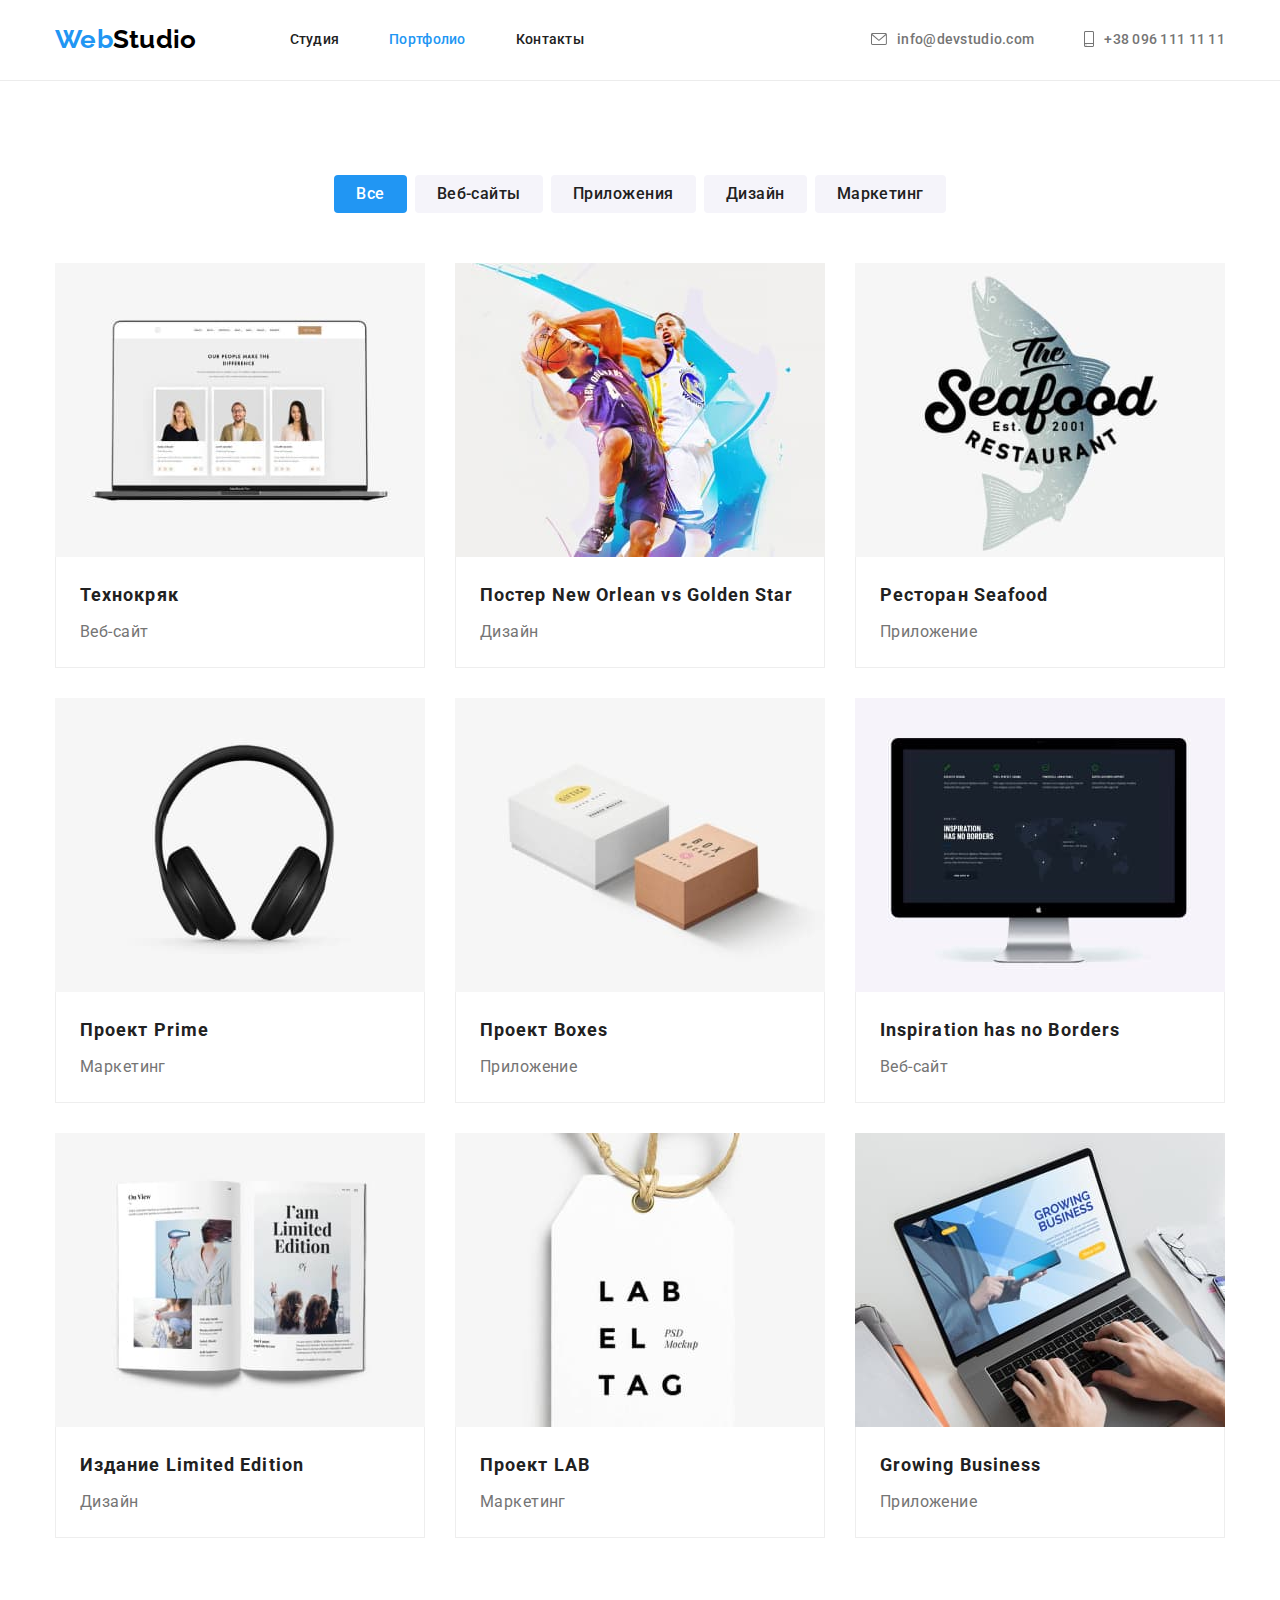
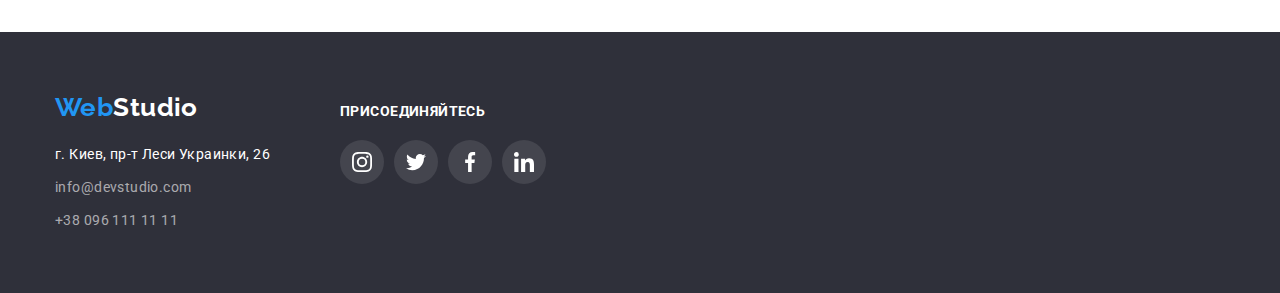
==== portfolio.html @ 22d50afe "Initial commit" ====
<!DOCTYPE html>
<html lang="ru">
  <head>
    <meta charset="UTF-8" />
    <meta http-equiv="X-UA-Compatible" content="IE=edge" />
    <meta name="viewport" content="width=device-width, initial-scale=1.0" />
    <title>Портфоліо</title>
    <link rel="preconnect" href="https://fonts.googleapis.com" />
    <link rel="preconnect" href="https://fonts.gstatic.com" crossorigin />
    <link
      href="https://fonts.googleapis.com/css2?family=Raleway:wght@700&family=Roboto:wght@400;500;700;900&display=swap"
      rel="stylesheet"
    />
    <link
      rel="stylesheet"
      href="https://cdnjs.cloudflare.com/ajax/libs/modern-normalize/1.1.0/modern-normalize.min.css"
    />
    <link rel="stylesheet" href="./css/styles.css" />
  </head>
  <body>
    <header class="header">
      <div class="header-container container">
        <nav class="header-nav">
          <a class="header-logo link" href="./index.html" lang="en">
            <span class="accent">Web</span>Studio
          </a>
          <ul class="header-nav-list list">
            <li class="header-nav-item">
              <a class="link" href="./index.html">Студия</a>
            </li>
            <li class="header-nav-item">
              <a class="link current" href="./portfolio.html">Портфолио</a>
            </li>
            <li class="header-nav-item">
              <a class="link" href="">Контакты</a>
            </li>
          </ul>
        </nav>
        <ul class="contact list">
          <li class="contact-item">
            <a class="contact-link link" href="mailto:info@devstudio.com">
              <svg class="contact-icon" width="16" height="12">
                <use href="./images/icons.svg#icon-envelope"></use>
              </svg>
              info@devstudio.com</a
            >
          </li>
          <li class="contact-item">
            <a class="contact-link link" href="tel:+380961111111">
              <svg class="contact-icon" width="10" height="16">
                <use href="./images/icons.svg#icon-smartphone"></use>
              </svg>
              +38 096 111 11 11</a
            >
          </li>
        </ul>
      </div>
    </header>
    <main>
      <!-- Portfolio -->
      <section class="portfolio section">
        <div class="container">
          <h1 class="visually-hidden">Portfolio</h1>
          <ul class="portfolio-filter list">
            <li class="portfolio-filter-item">
              <button class="portfolio-filter-btn current" type="button">Все</button>
            </li>
            <li class="portfolio-filter-item">
              <button class="portfolio-filter-btn" type="button">Веб-сайты</button>
            </li>
            <li class="portfolio-filter-item">
              <button class="portfolio-filter-btn" type="button">Приложения</button>
            </li>
            <li class="portfolio-filter-item">
              <button class="portfolio-filter-btn" type="button">Дизайн</button>
            </li>
            <li class="portfolio-filter-item">
              <button class="portfolio-filter-btn" type="button">Маркетинг</button>
            </li>
          </ul>
          <!-- Examples -->
          <ul class="examples card-set list">
            <li class="examples-item card-set-item">
              <a class="examples-link link" href="">
                <img src="./images/portfolio1.jpg" alt="" width="370" height="294" />
                <div class="examples-container">
                  <h2 class="examples-title">Технокряк</h2>
                  <p class="examples-text">Веб-сайт</p>
                </div>
              </a>
            </li>
            <li class="examples-item card-set-item">
              <a class="examples-link link" href="">
                <img src="./images/portfolio2.jpg" alt="" width="370" height="294" />
                <div class="examples-container">
                  <h2 class="examples-title">
                    Постер <span lang="en">New Orlean vs Golden Star</span>
                  </h2>
                  <p class="examples-text">Дизайн</p>
                </div>
              </a>
            </li>
            <li class="examples-item card-set-item">
              <a class="examples-link link" href="">
                <img src="./images/portfolio3.jpg" alt="" width="370" height="294" />
                <div class="examples-container">
                  <h2 class="examples-title">Ресторан <span lang="en">Seafood</span></h2>
                  <p class="examples-text">Приложение</p>
                </div>
              </a>
            </li>
            <li class="examples-item card-set-item">
              <a class="examples-link link" href="">
                <img src="./images/portfolio4.jpg" alt="" width="370" height="294" />
                <div class="examples-container">
                  <h2 class="examples-title">Проект <span lang="en"></span>Prime</h2>
                  <p class="examples-text">Маркетинг</p>
                </div>
              </a>
            </li>
            <li class="examples-item card-set-item">
              <a class="examples-link link" href="">
                <img src="./images/portfolio5.jpg" alt="" width="370" height="294" />
                <div class="examples-container">
                  <h2 class="examples-title">Проект <span lang="en">Boxes</span></h2>
                  <p class="examples-text">Приложение</p>
                </div>
              </a>
            </li>
            <li class="examples-item card-set-item">
              <a class="examples-link link" href="">
                <img src="./images/portfolio6.jpg" alt="" width="370" height="294" />
                <div class="examples-container">
                  <h2 class="examples-title"><span lang="en">Inspiration has no Borders</span></h2>
                  <p class="examples-text">Веб-сайт</p>
                </div>
              </a>
            </li>
            <li class="examples-item card-set-item">
              <a class="examples-link link" href="">
                <img src="./images/portfolio7.jpg" alt="" width="370" height="294" />
                <div class="examples-container">
                  <h2 class="examples-title">Издание <span lang="en">Limited Edition</span></h2>
                  <p class="examples-text">Дизайн</p>
                </div>
              </a>
            </li>
            <li class="examples-item card-set-item">
              <a class="examples-link link" href="">
                <img src="./images/portfolio8.jpg" alt="" width="370" height="294" />
                <div class="examples-container">
                  <h2 class="examples-title">Проект <span lang="en">LAB</span></h2>
                  <p class="examples-text">Маркетинг</p>
                </div>
              </a>
            </li>
            <li class="examples-item card-set-item">
              <a class="examples-link link" href="">
                <img src="./images/portfolio9.jpg" alt="" width="370" height="294" />
                <div class="examples-container">
                  <h2 class="examples-title"><span lang="en">Growing Business</span></h2>
                  <p class="examples-text">Приложение</p>
                </div>
              </a>
            </li>
          </ul>
        </div>
      </section>
    </main>
    <footer class="footer-section">
      <div class="footer container">
        <div class="footer-contact-container">
          <a class="footer-logo link" href="./index.html" lang="en"
            ><span class="accent">Web</span>Studio</a
          >
          <address class="footer-contact">
            <ul class="footer-contact-list list">
              <li class="footer-contact-item">
                <a
                  class="adress link"
                  href="https://goo.gl/maps/uBSWTAJxnbtAAQ7v7"
                  target="_blank"
                  rel="noreferrer noopener nofollow"
                  >г. Киев, пр-т Леси Украинки, 26</a
                >
              </li>
              <li class="footer-contact-item">
                <a class="footer-contact-link link" href="mailto:info@devstudio.com"
                  >info@devstudio.com</a
                >
              </li>
              <li class="footer-contact-item">
                <a class="footer-contact-link link" href="tel:+380961111111">+38 096 111 11 11</a>
              </li>
            </ul>
          </address>
        </div>
        <div class="footer-social-container">
          <p class="footer-social-title">присоединяйтесь</p>
          <ul class="footer-social-list list">
            <li class="footer-social-item">
              <a href="" class="footer-social-link link" aria-label="Instagram">
                <svg class="footer-social-icon" width="20" height="20">
                  <use href="./images/icons.svg#icon-instagram"></use>
                </svg>
              </a>
            </li>
            <li class="footer-social-item">
              <a href="" class="footer-social-link link" aria-label="Twitter">
                <svg class="footer-social-icon" width="20" height="20">
                  <use href="./images/icons.svg#icon-twitter"></use>
                </svg>
              </a>
            </li>
            <li class="footer-social-item">
              <a href="" class="footer-social-link link" aria-label="Facebook">
                <svg class="footer-social-icon" width="20" height="20">
                  <use href="./images/icons.svg#icon-facebook"></use>
                </svg>
              </a>
            </li>
            <li class="footer-social-item">
              <a href="" class="footer-social-link link" aria-label="LinkedIn">
                <svg class="footer-social-icon" width="20" height="20">
                  <use href="./images/icons.svg#icon-linkedin"></use>
                </svg>
              </a>
            </li>
          </ul>
        </div>
      </div>
    </footer>
  </body>
</html>
---- css/styles.css ----
/* 
  основной цвет текста #757575
  вторичный цвет текста/заголовки #212121
  акцент #2196F3
  цвет логотип #000000
  цвет футер/адрес физический/h1/button #ffffff
  цвет фона dark #2F303A
  цвет фона section #F5F4FA
  цвет мейл+телефон футер rgba(255, 255, 255, 0.6);
*/
/* 
  шрифт логотипа Raleway 700
  основной шрифт Roboto 400(вторичный текст) 500/ 700/ 900(h1)
*/
:root {
  --primary-text-color: #757575;
  --primary-logo-color: #000000;
  --primary-white-color: #ffffff;
  --title-text-color: #212121;
  --accent-color: #2196f3;
  --background-color-footer: #2f303a;
  --background-color-secondary: #f5f4fa;
  --background-color-hero: rgba(47, 48, 58, 0.4);
  --color-text-footer: rgba(255, 255, 255, 0.6);
  --background-footer-social-color: rgba(255, 255, 255, 0.1);
  --btn-hover-color: #188ce8;
  --border-bottom-header-color: #ececec;
  --border-portf-color: #eeeeee;
  --icon-main-color: #afb1b8;
  --items: 3;
  --indent: 30px;
}

h1,
h2,
h3,
p,
ul {
  margin: 0;
  padding: 0;
}

img {
  display: block;
  max-width: 100%;
  height: auto;
}

body {
  color: var(--primary-text-color);
  background-color: var(--primary-white-color);
  font-family: 'Roboto', sans-serif;
  font-size: 14px;
  letter-spacing: 0.03em;
}

.list {
  padding: 0;
  margin: 0;
  list-style: none;
}

.link {
  text-decoration: none;
}

.container {
  width: 1200px;
  margin-left: auto;
  margin-right: auto;
  padding-left: 15px;
  padding-right: 15px;

  /* outline: 2px solid tomato; */
}

.visually-hidden {
  position: absolute;
  width: 1px;
  height: 1px;
  margin: -1px;
  border: 0;
  padding: 0;
  white-space: nowrap;
  clip-path: inset(100%);
  clip: rect(0 0 0 0);
  overflow: hidden;
}

.section {
  padding-top: 94px;
  padding-bottom: 94px;
}

/**
  |============================
  | сітка із застосуванням flex-box
  |============================
*/
.card-set {
  display: flex;
  flex-wrap: wrap;
  margin: calc(-1 * var(--indent) / 2);
}

.card-set-item {
  flex-basis: calc((100% - var(--indent) * var(--items)) / var(--items));
  margin: calc(var(--indent) / 2);
}

/* HEADER */
.header {
  display: flex;
  align-items: center;
  padding-top: 24px;
  padding-bottom: 25px;
  border-bottom: 1px solid var(--border-bottom-header-color);
}

.header-container {
  display: flex;
  align-items: center;
}

.header-nav {
  display: flex;
  font-weight: 500;
  letter-spacing: 0.02em;
}

.header-logo {
  margin-right: 93px;
  font-family: 'Raleway', sans-serif;
  font-weight: 700;
  font-size: 26px;
  line-height: 1.19;
  color: var(--primary-logo-color);
}

.header-logo .accent {
  color: var(--accent-color);
}

.header-nav-list {
  display: flex;
  align-items: center;
}
.header-nav-list .link {
  color: var(--title-text-color);
}

.header-nav-list .link:hover,
.header-nav-list .link:focus {
  color: var(--accent-color);
}

.header-nav-list .link.current {
  color: var(--accent-color);
}

.header-nav-item:not(:last-child) {
  margin-right: 50px;
}

.contact {
  display: flex;
  margin-left: auto;
}

.contact-item:not(:last-child) {
  margin-right: 50px;
}

.contact-link {
  display: flex;
  align-items: center;
  font-weight: 500;
  letter-spacing: 0.02em;
  color: var(--primary-text-color);
}

.contact-link:hover,
.contact-link:focus {
  color: var(--accent-color);
}

.contact-icon {
  fill: currentColor;
  margin-right: 10px;
}

/* HERO */
.hero {
  max-width: 1600px;
  height: 600px;
  margin-left: auto;
  margin-right: auto;
  padding: 200px 0;
  text-align: center;
  background-color: var(--background-color-footer);
  color: var(--primary-white-color);
  background-image: linear-gradient(rgba(47, 48, 58, 0.4), rgba(47, 48, 58, 0.4)),
    url('../images/hero-img.jpg');
  background-size: cover;
  background-repeat: no-repeat;
  background-position: center;
}

.hero-title {
  margin: 0 auto;
  margin-bottom: 30px;
  width: 696px;
  font-weight: 900;
  font-size: 44px;
  line-height: 1.36;
  letter-spacing: 0.06em;
  text-transform: uppercase;
}

.hero-button {
  display: inline-block;
  margin: 0 auto;
  padding: 10px 32px;
  align-items: center;
  font-family: 'Roboto';
  font-weight: 700;
  font-size: 16px;
  line-height: 1.88;
  text-align: center;
  letter-spacing: 0.06em;
  color: var(--primary-white-color);
  background-color: var(--accent-color);
  box-shadow: 0px 4px 4px rgba(0, 0, 0, 0.15);
  border: none;
  border-radius: 4px;
  cursor: pointer;
}

.hero-button:hover,
.hero-button:focus {
  background-color: var(--btn-hover-color);
}

/* FEATURES */
.features.section {
  padding-bottom: 0;
}

.features-list {
  --items: 4;
}

.features-list-item {
  display: block;
  flex-basis: 270px;
}

.features-list-container {
  height: 120px;
  margin-bottom: 30px;
  padding: 25px 100px;
  background-color: var(--background-color-secondary);
  border-radius: 4px;
}

.features-list-title {
  margin-bottom: 10px;
  font-weight: 700;
  font-size: 14px;
  line-height: 1.14;
  text-transform: uppercase;
  color: var(--title-text-color);
}

.features-list-text {
  line-height: 1.71;
}

/* WORKS */
.works-title {
  margin-bottom: 50px;
  font-weight: 700;
  font-size: 36px;
  line-height: 1.17;
  text-align: center;
  color: var(--title-text-color);
}

.works-list {
  display: flex;
}

.works-list-item:not(:last-child) {
  margin-right: 30px;
}

/* TEAM */
.team {
  background-color: var(--background-color-secondary);
}

.team-title {
  margin-bottom: 50px;
  font-weight: 700;
  font-size: 36px;
  line-height: 1.17;
  text-align: center;
  color: var(--title-text-color);
}

.team-list-item {
  --items: 4;

  background-color: var(--primary-white-color);
  box-shadow: 0px 1px 3px rgba(0, 0, 0, 0.12), 0px 1px 1px rgba(0, 0, 0, 0.14),
    0px 2px 1px rgba(0, 0, 0, 0.2);
  border-radius: 0px 0px 4px 4px;
}

.team-list-title {
  margin-bottom: 10px;
  color: var(--title-text-color);
  font-weight: 500;
}

.team-list-title,
.team-list-text {
  font-size: 16px;
  line-height: 1.19;
  text-align: center;
}

.team-list-text {
  margin-bottom: 16px;
}
.team-list-block {
  padding-top: 30px;
  padding-bottom: 30px;
}

/* Social links */
.social-container {
  margin-top: 16px;
}

.social-list {
  display: flex;
  align-items: center;
  justify-content: center;
}

.social-item:not(:last-child) {
  margin-right: 10px;
}

.social-link {
  display: flex;
  justify-content: center;
  align-items: center;
  width: 44px;
  height: 44px;
  color: var(--icon-main-color);
  border-radius: 50%;
}

.social-link:hover {
  background-color: var(--accent-color);
  color: var(--primary-white-color);
}

.social-icon {
  fill: currentColor;
}

/* CLIENTS */

.clients-title {
  margin-bottom: 50px;
  font-weight: 700;
  font-size: 36px;
  line-height: 1.17;
  text-align: center;
  color: var(--title-text-color);
}

.clients-item {
  --items: 6;
}

.clients-link {
  display: flex;
  align-items: center;
  justify-content: center;
  height: 92px;
  color: var(--icon-main-color);
  border: 1px solid var(--icon-main-color);
  border-radius: 4px;
}

.clients-link:hover {
  border-color: var(--accent-color);
  color: var(--accent-color);
}

.clients-icon {
  fill: currentColor;
}

/* FOOTER */
.footer-section {
  padding: 60px 0;
  background-color: var(--background-color-footer);
}
.footer {
  display: flex;
  align-items: baseline;
}

.footer-logo {
  display: inline-block;
  margin-bottom: 20px;
  font-family: 'Raleway', sans-serif;
  font-weight: 700;
  font-size: 26px;
  line-height: 1.19;
  color: var(--primary-white-color);
}

.footer-logo .accent {
  color: var(--accent-color);
}

.footer-contact-list {
  display: inline-block;
  padding-left: 0;
}

.footer-contact-item {
  margin-bottom: 9px;
}

.footer-contact-item:last-child {
  margin-bottom: 0;
}

.adress {
  color: var(--primary-white-color);
  line-height: 1.71;
  font-style: normal;
}

.adress:hover,
.adress:focus {
  color: var(--accent-color);
}

.footer-contact-link {
  color: var(--color-text-footer);
  line-height: 1.71;
  font-style: normal;
}

.footer-contact-link:hover,
.footer-contact-link:focus {
  color: var(--accent-color);
}

.footer-social-title {
  margin-bottom: 20px;
  font-weight: 700;
  line-height: 1.14;
  text-transform: uppercase;
  color: var(--primary-white-color);
}

.footer-contact-container {
  margin-right: 70px;
}

.footer-social-list {
  display: flex;
  justify-content: center;
}

.footer-social-item {
  background-color: var(--background-footer-social-color);
  border-radius: 50%;
}

.footer-social-item:not(:last-child) {
  margin-right: 10px;
}

.footer-social-link {
  display: flex;
  justify-content: center;
  align-items: center;
  width: 44px;
  height: 44px;
  color: var(--primary-white-color);
}

.footer-social-link:hover,
.footer-social-link:focus {
  background-color: var(--accent-color);
  border-radius: 50%;
}

.footer-social-icon {
  fill: currentColor;
}

/*---- Portfolio ----*/
/* Buttons */
.portfolio-filter {
  display: flex;
  justify-content: center;
  margin-bottom: 50px;
}

.portfolio-filter-btn {
  padding: 6px 22px;
  font-family: inherit;
  font-weight: 500;
  font-size: 16px;
  line-height: 1.62;
  letter-spacing: 0.03em;
  color: var(--title-text-color);
  background-color: var(--background-color-secondary);
  border: none;
  border-radius: 4px;
  cursor: pointer;
}

.portfolio-filter-item:not(:last-child) {
  margin-right: 8px;
}

.portfolio-filter .portfolio-filter-btn.current {
  color: var(--primary-white-color);
  background-color: var(--accent-color);
}

.portfolio-filter-btn:hover,
.portfolio-filter-btn:focus {
  color: var(--primary-white-color);
  background-color: var(--accent-color);
  box-shadow: 0px 3px 1px rgba(0, 0, 0, 0.1), 0px 1px 2px rgba(0, 0, 0, 0.08),
    0px 2px 2px rgba(0, 0, 0, 0.12);
}

/* Examples */

.examples-link {
  display: block;
}

.examples-link:hover,
.examples-link:focus {
  box-shadow: 0px 1px 1px rgba(0, 0, 0, 0.12), 0px 4px 4px rgba(0, 0, 0, 0.06),
    1px 4px 6px rgba(0, 0, 0, 0.16);
}

.examples-container {
  display: block;
  padding: 20px 24px;
  border: 1px solid var(--border-portf-color);
  border-top: none;
}

.examples-title {
  margin-bottom: 4px;
  font-weight: 700;
  font-size: 18px;
  line-height: 2;
  letter-spacing: 0.06em;
  color: var(--title-text-color);
}

.examples-text {
  font-size: 16px;
  line-height: 1.88;
  color: var(--primary-text-color);
}
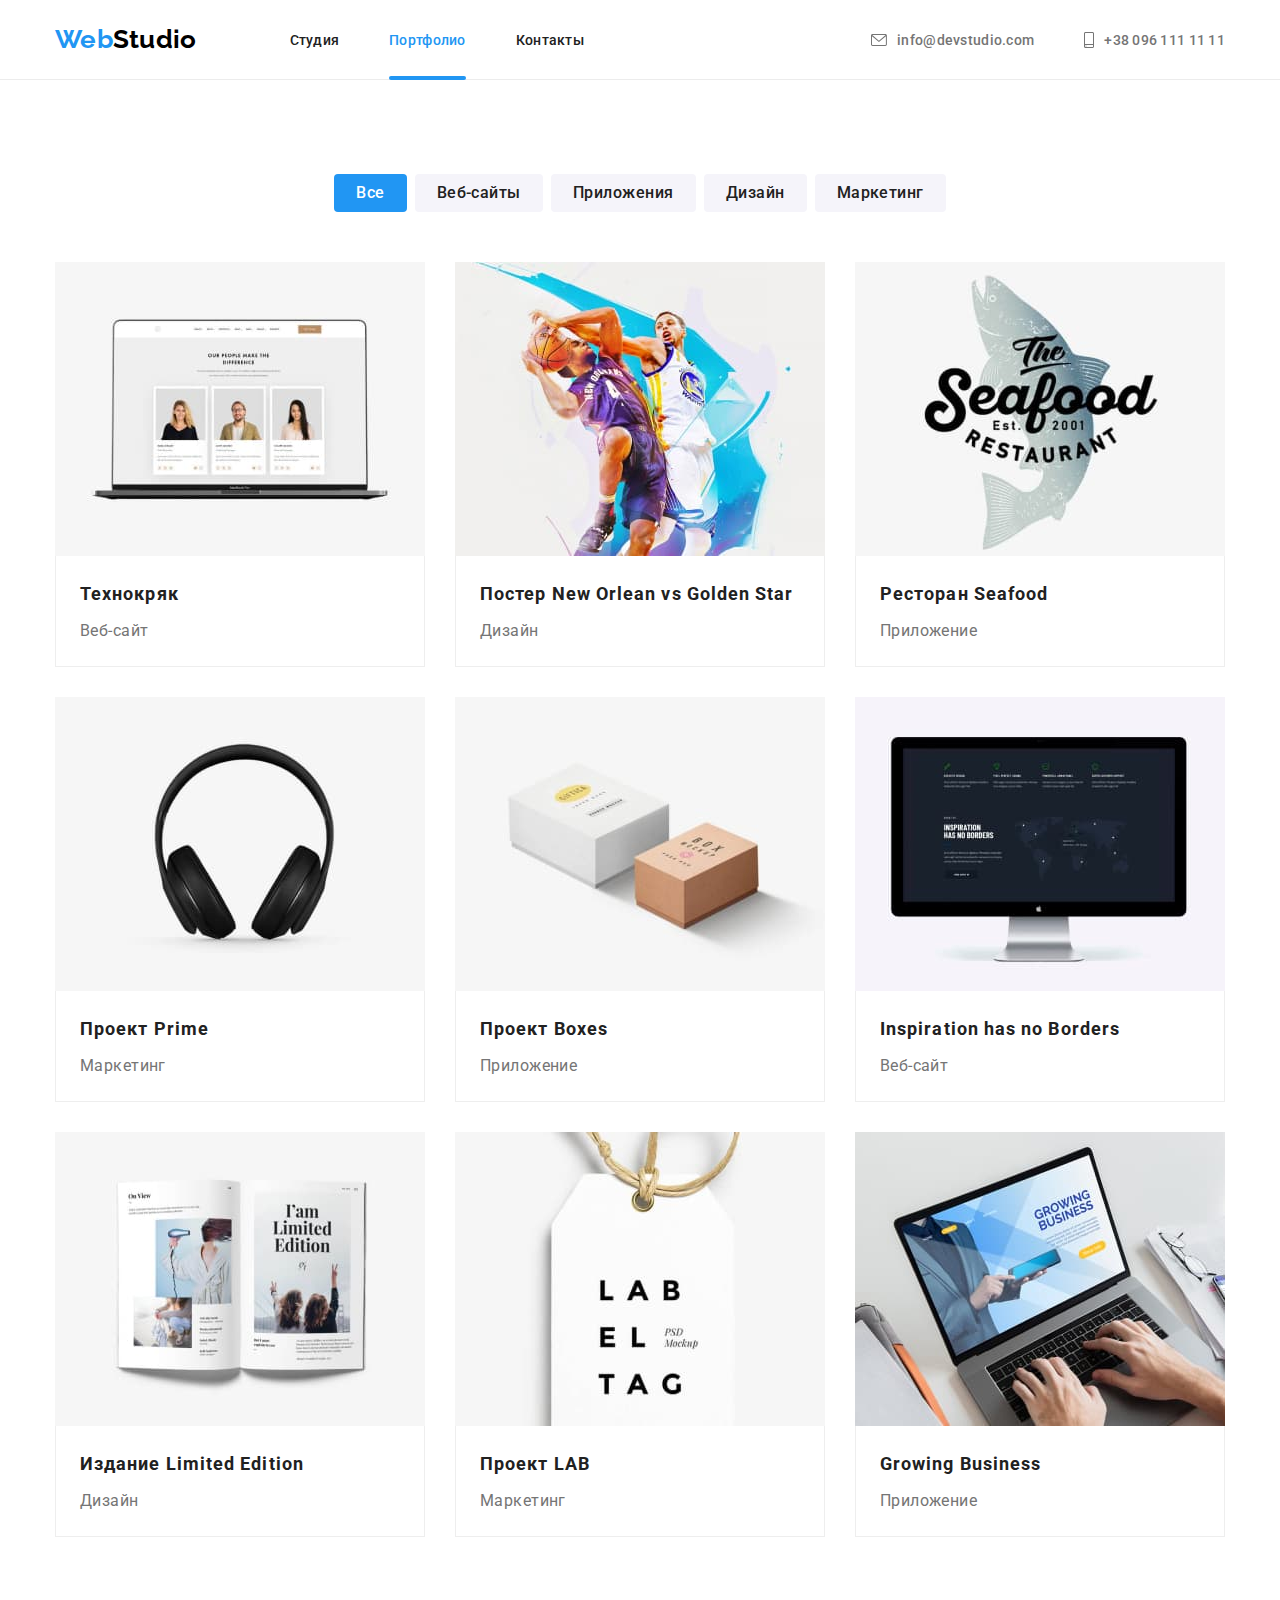
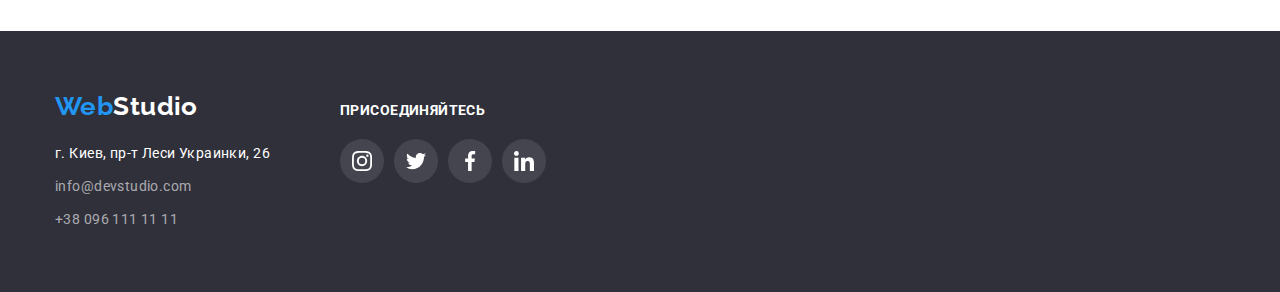
==== commit 3eeff6ed: "upd28/06" ====
--- a/portfolio.html
+++ b/portfolio.html
@@ -26,13 +26,13 @@
           </a>
           <ul class="header-nav-list list">
             <li class="header-nav-item">
-              <a class="link" href="./index.html">Студия</a>
+              <a class="header-nav-link link" href="./index.html">Студия</a>
             </li>
             <li class="header-nav-item">
-              <a class="link current" href="./portfolio.html">Портфолио</a>
+              <a class="header-nav-link link current" href="./portfolio.html">Портфолио</a>
             </li>
             <li class="header-nav-item">
-              <a class="link" href="">Контакты</a>
+              <a class="header-nav-link link" href="">Контакты</a>
             </li>
           </ul>
         </nav>
--- a/css/styles.css
+++ b/css/styles.css
@@ -21,6 +21,7 @@
   --background-color-footer: #2f303a;
   --background-color-secondary: #f5f4fa;
   --background-color-hero: rgba(47, 48, 58, 0.4);
+  --background-modal: rgba(0, 0, 0, 0.2);
   --color-text-footer: rgba(255, 255, 255, 0.6);
   --background-footer-social-color: rgba(255, 255, 255, 0.1);
   --btn-hover-color: #188ce8;
@@ -112,8 +113,6 @@
 .header {
   display: flex;
   align-items: center;
-  padding-top: 24px;
-  padding-bottom: 25px;
   border-bottom: 1px solid var(--border-bottom-header-color);
 }
 
@@ -129,6 +128,8 @@
 }
 
 .header-logo {
+  display: flex;
+  align-items: center;
   margin-right: 93px;
   font-family: 'Raleway', sans-serif;
   font-weight: 700;
@@ -145,21 +146,42 @@
   display: flex;
   align-items: center;
 }
-.header-nav-list .link {
-  color: var(--title-text-color);
-}
-
-.header-nav-list .link:hover,
-.header-nav-list .link:focus {
-  color: var(--accent-color);
-}
-
-.header-nav-list .link.current {
+.header-nav-list .header-nav-link {
+  color: var(--title-text-color);
+}
+
+.header-nav-list .header-nav-link:hover,
+.header-nav-list .header-nav-link:focus {
+  color: var(--accent-color);
+}
+
+.header-nav-list .header-nav-link.current {
   color: var(--accent-color);
 }
 
 .header-nav-item:not(:last-child) {
   margin-right: 50px;
+}
+
+.header-nav-item {
+  position: relative;
+}
+.header-nav-link {
+  display: flex;
+  align-items: center;
+  padding: 32px 0 31px 0;
+  /* transition: color 250ms; */
+}
+
+.header-nav-link.current::after {
+  position: absolute;
+  content: '';
+  bottom: -1px;
+  left: 0;
+  width: 100%;
+  height: 4px;
+  background-color: var(--accent-color);
+  border-radius: 2px;
 }
 
 .contact {
@@ -241,6 +263,54 @@
   background-color: var(--btn-hover-color);
 }
 
+/* MODAL WINDOW */
+.backdrop {
+  position: fixed;
+  top: 0;
+  left: 0;
+  width: 100%;
+  height: 100%;
+  background-color: var(--background-modal);
+  opacity: 1;
+}
+
+.backdrop.is-hidden {
+  opacity: 0;
+  pointer-events: none;
+}
+
+.modal {
+  position: absolute;
+  top: 50%;
+  left: 50%;
+  transform: translate(-50%, -50%);
+  width: 528px;
+  height: 581px;
+  background-color: var(--primary-white-color);
+  box-shadow: 0px 1px 3px rgba(0, 0, 0, 0.12), 0px 1px 1px rgba(0, 0, 0, 0.14),
+    0px 2px 1px rgba(0, 0, 0, 0.2);
+  border-radius: 4px;
+}
+
+.close-btn {
+  position: absolute;
+  top: 8px;
+  right: 8px;
+  display: flex;
+  width: 30px;
+  height: 30px;
+  justify-content: center;
+  align-items: center;
+  /* background-color: var(--primary-white-color); */
+  border: 1px solid rgba(0, 0, 0, 0.1);
+  border-radius: 50%;
+}
+
+.close-btn-icon {
+  background-color: var(--primary-white-color);
+  color: var(--primary-logo-color);
+}
+
 /* FEATURES */
 .features.section {
   padding-bottom: 0;
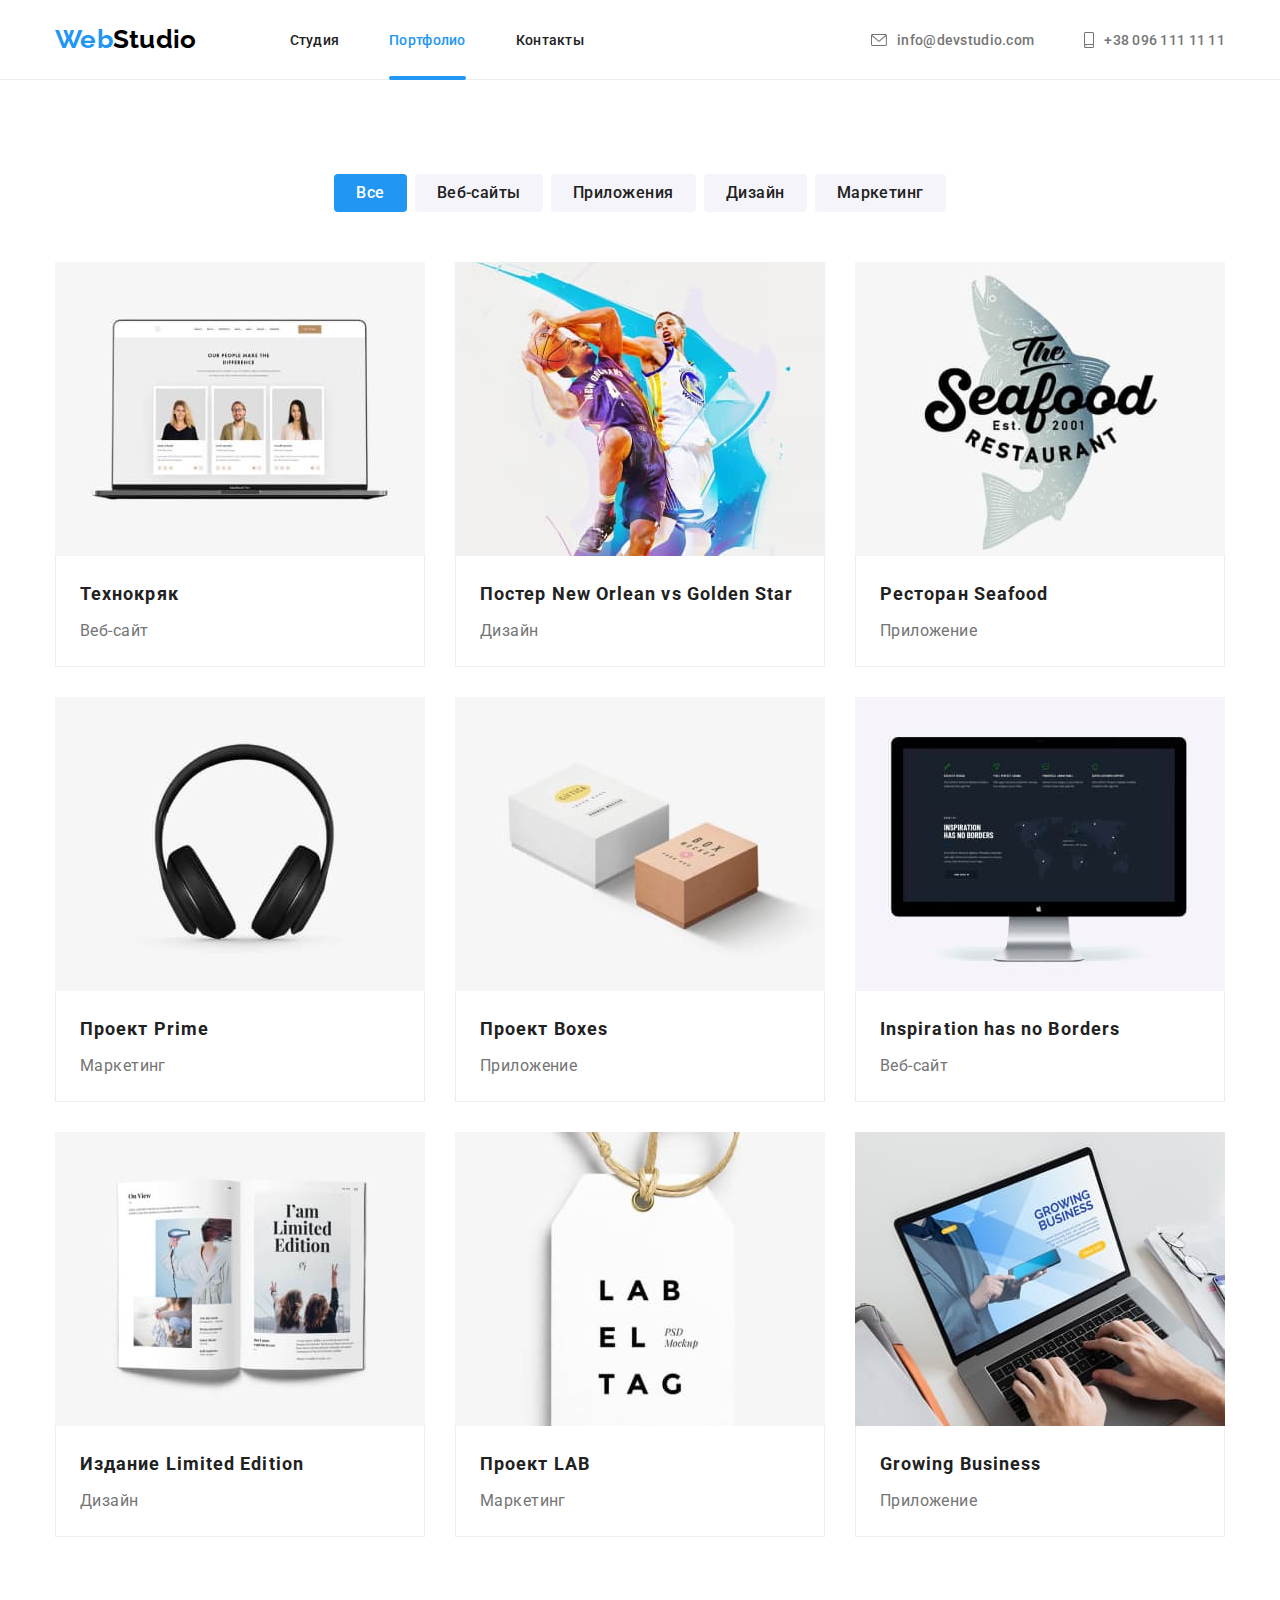
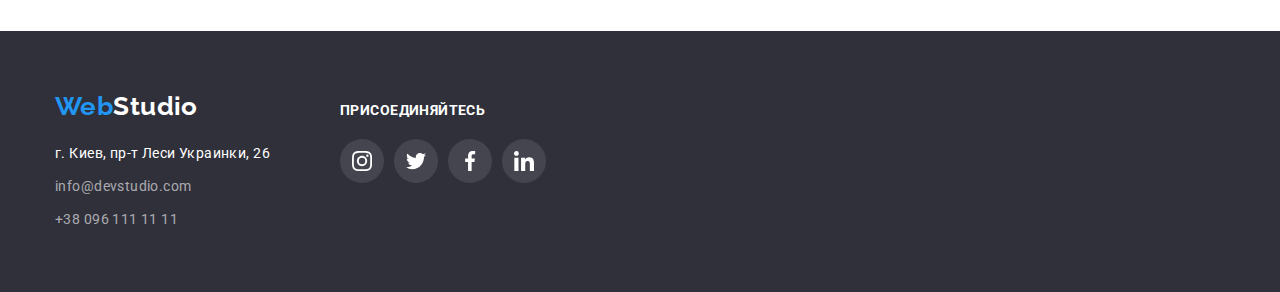
==== commit e5596c64: "Update 29.06.2022" ====
--- a/portfolio.html
+++ b/portfolio.html
@@ -82,7 +82,20 @@
           <ul class="examples card-set list">
             <li class="examples-item card-set-item">
               <a class="examples-link link" href="">
-                <img src="./images/portfolio1.jpg" alt="" width="370" height="294" />
+                <div class="examples-img-box">
+                  <img
+                    class="box-img"
+                    src="./images/portfolio1.jpg"
+                    alt=""
+                    width="370"
+                    height="294"
+                  />
+                  <p class="box-overlay">
+                    Ресурс предлагает комплексные предложения с разным уровнем функционала и
+                    сервисов. Все это позволит посетителю получить исчерпывающие сведения о компании
+                    или частном лице.
+                  </p>
+                </div>
                 <div class="examples-container">
                   <h2 class="examples-title">Технокряк</h2>
                   <p class="examples-text">Веб-сайт</p>
@@ -91,7 +104,20 @@
             </li>
             <li class="examples-item card-set-item">
               <a class="examples-link link" href="">
-                <img src="./images/portfolio2.jpg" alt="" width="370" height="294" />
+                <div class="examples-img-box">
+                  <img
+                    class="box-img"
+                    src="./images/portfolio2.jpg"
+                    alt=""
+                    width="370"
+                    height="294"
+                  />
+                  <p class="box-overlay">
+                    Ресурс предлагает комплексные предложения с разным уровнем функционала и
+                    сервисов. Все это позволит посетителю получить исчерпывающие сведения о компании
+                    или частном лице.
+                  </p>
+                </div>
                 <div class="examples-container">
                   <h2 class="examples-title">
                     Постер <span lang="en">New Orlean vs Golden Star</span>
@@ -102,7 +128,20 @@
             </li>
             <li class="examples-item card-set-item">
               <a class="examples-link link" href="">
-                <img src="./images/portfolio3.jpg" alt="" width="370" height="294" />
+                <div class="examples-img-box">
+                  <img
+                    class="box-img"
+                    src="./images/portfolio3.jpg"
+                    alt=""
+                    width="370"
+                    height="294"
+                  />
+                  <p class="box-overlay">
+                    Ресурс предлагает комплексные предложения с разным уровнем функционала и
+                    сервисов. Все это позволит посетителю получить исчерпывающие сведения о компании
+                    или частном лице.
+                  </p>
+                </div>
                 <div class="examples-container">
                   <h2 class="examples-title">Ресторан <span lang="en">Seafood</span></h2>
                   <p class="examples-text">Приложение</p>
@@ -111,7 +150,20 @@
             </li>
             <li class="examples-item card-set-item">
               <a class="examples-link link" href="">
-                <img src="./images/portfolio4.jpg" alt="" width="370" height="294" />
+                <div class="examples-img-box">
+                  <img
+                    class="box-img"
+                    src="./images/portfolio4.jpg"
+                    alt=""
+                    width="370"
+                    height="294"
+                  />
+                  <p class="box-overlay">
+                    Ресурс предлагает комплексные предложения с разным уровнем функционала и
+                    сервисов. Все это позволит посетителю получить исчерпывающие сведения о компании
+                    или частном лице.
+                  </p>
+                </div>
                 <div class="examples-container">
                   <h2 class="examples-title">Проект <span lang="en"></span>Prime</h2>
                   <p class="examples-text">Маркетинг</p>
@@ -120,7 +172,20 @@
             </li>
             <li class="examples-item card-set-item">
               <a class="examples-link link" href="">
-                <img src="./images/portfolio5.jpg" alt="" width="370" height="294" />
+                <div class="examples-img-box">
+                  <img
+                    class="box-img"
+                    src="./images/portfolio5.jpg"
+                    alt=""
+                    width="370"
+                    height="294"
+                  />
+                  <p class="box-overlay">
+                    Ресурс предлагает комплексные предложения с разным уровнем функционала и
+                    сервисов. Все это позволит посетителю получить исчерпывающие сведения о компании
+                    или частном лице.
+                  </p>
+                </div>
                 <div class="examples-container">
                   <h2 class="examples-title">Проект <span lang="en">Boxes</span></h2>
                   <p class="examples-text">Приложение</p>
@@ -129,7 +194,20 @@
             </li>
             <li class="examples-item card-set-item">
               <a class="examples-link link" href="">
-                <img src="./images/portfolio6.jpg" alt="" width="370" height="294" />
+                <div class="examples-img-box">
+                  <img
+                    class="box-img"
+                    src="./images/portfolio6.jpg"
+                    alt=""
+                    width="370"
+                    height="294"
+                  />
+                  <p class="box-overlay">
+                    Ресурс предлагает комплексные предложения с разным уровнем функционала и
+                    сервисов. Все это позволит посетителю получить исчерпывающие сведения о компании
+                    или частном лице.
+                  </p>
+                </div>
                 <div class="examples-container">
                   <h2 class="examples-title"><span lang="en">Inspiration has no Borders</span></h2>
                   <p class="examples-text">Веб-сайт</p>
@@ -138,7 +216,20 @@
             </li>
             <li class="examples-item card-set-item">
               <a class="examples-link link" href="">
-                <img src="./images/portfolio7.jpg" alt="" width="370" height="294" />
+                <div class="examples-img-box">
+                  <img
+                    class="box-img"
+                    src="./images/portfolio7.jpg"
+                    alt=""
+                    width="370"
+                    height="294"
+                  />
+                  <p class="box-overlay">
+                    Ресурс предлагает комплексные предложения с разным уровнем функционала и
+                    сервисов. Все это позволит посетителю получить исчерпывающие сведения о компании
+                    или частном лице.
+                  </p>
+                </div>
                 <div class="examples-container">
                   <h2 class="examples-title">Издание <span lang="en">Limited Edition</span></h2>
                   <p class="examples-text">Дизайн</p>
@@ -147,7 +238,20 @@
             </li>
             <li class="examples-item card-set-item">
               <a class="examples-link link" href="">
-                <img src="./images/portfolio8.jpg" alt="" width="370" height="294" />
+                <div class="examples-img-box">
+                  <img
+                    class="box-img"
+                    src="./images/portfolio8.jpg"
+                    alt=""
+                    width="370"
+                    height="294"
+                  />
+                  <p class="box-overlay">
+                    Ресурс предлагает комплексные предложения с разным уровнем функционала и
+                    сервисов. Все это позволит посетителю получить исчерпывающие сведения о компании
+                    или частном лице.
+                  </p>
+                </div>
                 <div class="examples-container">
                   <h2 class="examples-title">Проект <span lang="en">LAB</span></h2>
                   <p class="examples-text">Маркетинг</p>
@@ -156,7 +260,20 @@
             </li>
             <li class="examples-item card-set-item">
               <a class="examples-link link" href="">
-                <img src="./images/portfolio9.jpg" alt="" width="370" height="294" />
+                <div class="examples-img-box">
+                  <img
+                    class="box-img"
+                    src="./images/portfolio9.jpg"
+                    alt=""
+                    width="370"
+                    height="294"
+                  />
+                  <p class="box-overlay">
+                    Ресурс предлагает комплексные предложения с разным уровнем функционала и
+                    сервисов. Все это позволит посетителю получить исчерпывающие сведения о компании
+                    или частном лице.
+                  </p>
+                </div>
                 <div class="examples-container">
                   <h2 class="examples-title"><span lang="en">Growing Business</span></h2>
                   <p class="examples-text">Приложение</p>
--- a/css/styles.css
+++ b/css/styles.css
@@ -196,6 +196,8 @@
 .contact-link {
   display: flex;
   align-items: center;
+  padding-bottom: 31px;
+  padding-top: 32px;
   font-weight: 500;
   letter-spacing: 0.02em;
   color: var(--primary-text-color);
@@ -301,7 +303,7 @@
   height: 30px;
   justify-content: center;
   align-items: center;
-  /* background-color: var(--primary-white-color); */
+  background-color: var(--primary-white-color);
   border: 1px solid rgba(0, 0, 0, 0.1);
   border-radius: 50%;
 }
@@ -359,9 +361,29 @@
 .works-list {
   display: flex;
 }
-
+.works-list-item {
+  position: relative;
+}
 .works-list-item:not(:last-child) {
   margin-right: 30px;
+}
+
+.works-list-text {
+  position: absolute;
+  left: 0;
+  bottom: 0;
+  z-index: 10;
+  display: inline-block;
+  height: 70px;
+  width: 100%;
+  padding: 25px 0;
+  background-color: rgba(47, 48, 58, 0.8);
+  text-align: center;
+  font-weight: 700;
+  font-size: 14px;
+  line-height: 1.14;
+  text-transform: uppercase;
+  color: var(--primary-white-color);
 }
 
 /* TEAM */
@@ -623,6 +645,7 @@
 
 .examples-link {
   display: block;
+  position: relative;
 }
 
 .examples-link:hover,
@@ -652,3 +675,30 @@
   line-height: 1.88;
   color: var(--primary-text-color);
 }
+
+.examples-img-box {
+  position: relative;
+  overflow: hidden;
+}
+
+.box-overlay {
+  position: absolute;
+  top: 0;
+  left: 0;
+  width: 100%;
+  height: 100%;
+  padding: 63px 24px;
+  text-align: left;
+
+  color: var(--primary-white-color);
+  background-color: rgba(33, 150, 243, 0.9);
+
+  font-size: 18px;
+  line-height: 1.56;
+
+  transform: translateY(-100%);
+}
+
+.examples-img-box:hover .box-overlay {
+  transform: translateY(0);
+}
